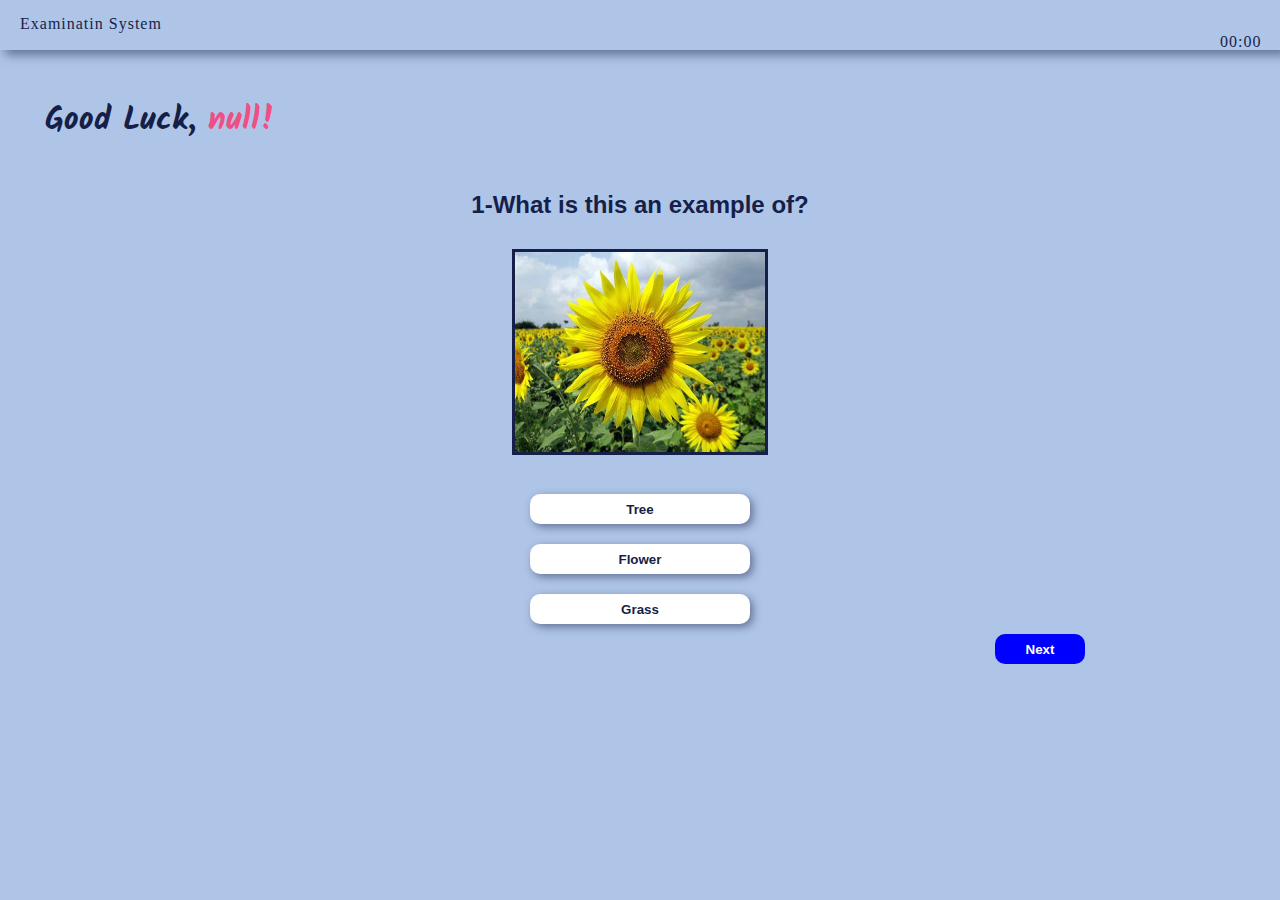
==== Html/index.html @ 06d26c76 "Create Circular Progress Bar" ====
<!DOCTYPE html>
<html lang="en">
<head>
    <meta charset="UTF-8">
    <meta name="viewport" content="width=device-width, initial-scale=1.0">
    <title>Examinatin System</title>
    <link rel="icon" type="image/png" href="images/audit.png">
    <link rel="preconnect" href="https://fonts.googleapis.com">
    <link rel="preconnect" href="https://fonts.gstatic.com" crossorigin>
    <link href="https://fonts.googleapis.com/css2?family=Kalam:wght@300;400;700&display=swap" rel="stylesheet">

    <link rel="Stylesheet" href="../Css/style.css">
</head>
<body id="HomeBody">
    <div id="nav">
        <span>Examinatin System</span>
        <span id="timer">00:00</span>

        
    </div >
    <h2 id="Gluckh">Good Luck, <span  id="Glucks"></span></h2>
    <section id="QuestionSection">
        <h3 id="Qtitle"></h3>
        <div id="QimgDiv">
            <img src="" id="Qimg">
        </div>
        <div id="QchoicesDiv">
            <button id="c1"></button><br>
            <button id="c2"></button><br>
            <button id="c3"></button><br>

           


        </div>
        <button id="next">Next</button><br>
    </section>

 
    <script src="../Js/main.js"></script>
</body>
</html>
---- Css/style.css ----
*{
    margin: 0;
    padding: 0;
}

/*HOME PAGE STYLE*/

#HomeBody{
            
   background-color: #afc5e8; 

   
    font-family: 'Segoe UI', Tahoma, Geneva, Verdana, sans-serif;
   
}
#home{

padding-bottom: 2px;

}
#welcome{
    font-size: larger;
    margin-top: 0px;
    margin-bottom: 40px;
    margin-left: 150px;
    color: #151f48;
}
#welcome span{
    color: blue;
}
#himg{
    margin-left: 260px;
    margin-top: 90px;
    
}
#userData{
    margin-top: 60px;
    margin-left: 170px;
}
#username{
    border-radius: 5px;
    border: #afc5e8;
    width: 420px;
    height: 30px;
    margin-top: 10px;
    padding-left: 10px;
    padding-right: 10px;
   
    background-color: #e2ebf9;
}
#username:hover{
    width: 440px;
    margin-left: -8px;
    background-color: white;
}
#nav{
    width: 98.6%;
    height: 35px;
    color: #151f48;
    box-shadow: 5px 5px 10px rgba(21, 31, 72, 0.5);
   padding-left: 20px; 
   padding-top: 15px;
   font-family:fantasy;
    font-optical-sizing: auto;
    font-weight: 400;
    font-style: normal;
    letter-spacing: 1px;
}
#timer{
    margin-left: 1200px;
    
}

#start{
    padding-left: 535px;
    margin-top:100px ;
    
       
}
#noNameLbl{
    margin-left: 6px;
}

#start button{
    width: 70px;
    height: 25px;
    color: #151f48;
    border-radius: 5px;
    border: #151f48 1px solid;
    font-weight: bold;
    box-shadow: 2px 2px 5px rgba(21, 31, 72, 0.5);
}
#start button:hover{
    background-color: #536889;
    cursor: pointer;

}
/**********************************************************************************************************************/
#Gluckh{
    margin: 45px;
    font-family: "Kalam", serif;
    font-size: 2rem;           
     color: #151f48;


}
#Glucks{
    color: #ee4f84;
}
#QuestionSection{
    display: flex;
    flex-direction: column; /* Arrange items vertically */
    align-items: center;     /* Center items horizontally */
    text-align: center; 
  
   
}
#QuestionSection h3{
    color: #151f48;
    font-size:x-large;
    margin-bottom: 30px;
  

}
#QimgDiv img{
height: 200px;
width: 250px;
border: 3px #151f48 solid;

}
#QchoicesDiv{
margin-top: 25px;

}
#QchoicesDiv button{
margin: 10px;
width: 220px;
height: 30px;
border-radius: 10px;
border: none;
color: #151f48;
box-shadow: 3px 3px 8px rgba(21, 31, 72, 0.5);
font-weight: bold;
}

#QchoicesDiv button:hover{
   
    cursor: pointer;
}


#next{
    height: 30px;
border-radius: 10px;
border: none;
color: white;
background-color: blue;
width: 90px; 
margin-left:800px ;
font-weight: bold;
}
#next:hover{
    background-color: rgb(89, 89, 246);
    cursor: pointer;
    width: 100px;
    height: 35px;
}
/**********************************************************************************************************************/
/*Progress*/
.circular {
    width: 300px;
    height: 300px;
    position: relative;
    display: flex; 
    justify-content: center;
    align-items: center;
    margin-left: 60px;
}

.outer {
    width: 100%;
    height: 100%;
    
    border-radius: 50%;
    box-shadow: 10px 10px 14px -1px rgba(21, 31, 72, 0.5);
    position: relative;
    box-sizing: border-box; 
    display: flex; 
    justify-content: center;
    align-items: center;
}

.inner {
    width: calc(100% - 80px); 
    height: calc(100% - 80px);
   
    border-radius: 50%;
    box-shadow: 10px 10px 14px -1px rgba(21, 31, 72, 0.5);
    position: relative;
    z-index: 2;
    display: flex; 
    justify-content: center;
    align-items: center;
}

#number {
    font-weight:bolder;
    color: #151f48;
    font-size: xx-large;
    z-index: 3;
}

circle {
    fill: none;
    stroke: url(#GradientColor);
    stroke-width: 20px;
    transform-origin: 50% 50%;
    transform: rotate(-90deg);
    stroke-dasharray: 450;
    stroke-dashoffset: 450; 
    transition: stroke-dashoffset 1s linear; 
}



svg {
    position: absolute;
    top: 0;
    left: 0;
    width: 100%;
    height: 100%;
    z-index: 1;
}
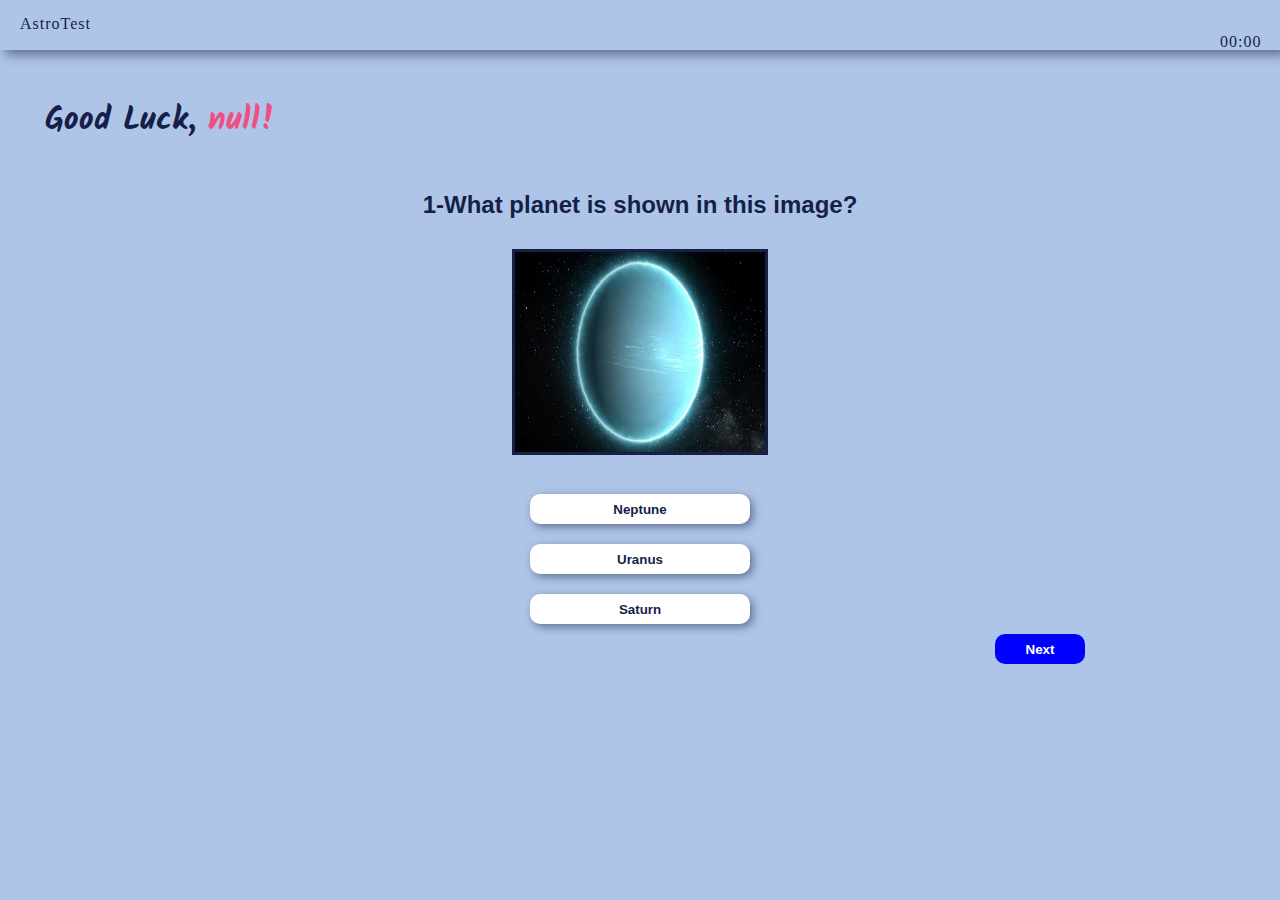
==== commit ec4c9a24: "Made some changes" ====
--- a/Html/index.html
+++ b/Html/index.html
@@ -3,8 +3,8 @@
 <head>
     <meta charset="UTF-8">
     <meta name="viewport" content="width=device-width, initial-scale=1.0">
-    <title>Examinatin System</title>
-    <link rel="icon" type="image/png" href="images/audit.png">
+    <title>AstroTest</title>
+    <link rel="icon" type="image/png" href="../images/audit.png">
     <link rel="preconnect" href="https://fonts.googleapis.com">
     <link rel="preconnect" href="https://fonts.gstatic.com" crossorigin>
     <link href="https://fonts.googleapis.com/css2?family=Kalam:wght@300;400;700&display=swap" rel="stylesheet">
@@ -13,7 +13,7 @@
 </head>
 <body id="HomeBody">
     <div id="nav">
-        <span>Examinatin System</span>
+        <span>AstroTest</span>
         <span id="timer">00:00</span>
 
         
@@ -33,7 +33,7 @@
 
 
         </div>
-        <button id="next">Next</button><br>
+        <button id="next" disabled>Next</button><br>
     </section>
 
  
--- a/Css/style.css
+++ b/Css/style.css
@@ -90,11 +90,14 @@
     font-weight: bold;
     box-shadow: 2px 2px 5px rgba(21, 31, 72, 0.5);
 }
-#start button:hover{
-    background-color: #536889;
+#start button:disabled{
+    cursor: not-allowed;
+}
+#start button:enabled:hover{
+    background-color: #536889;  
     cursor: pointer;
-
-}
+}
+
 /**********************************************************************************************************************/
 #Gluckh{
     margin: 45px;
@@ -159,7 +162,11 @@
 margin-left:800px ;
 font-weight: bold;
 }
-#next:hover{
+#next:disabled{
+    cursor: not-allowed;
+}
+
+#next:enabled:hover{
     background-color: rgb(89, 89, 246);
     cursor: pointer;
     width: 100px;
@@ -230,4 +237,10 @@
     width: 100%;
     height: 100%;
     z-index: 1;
-}+}
+#finalScore{
+    font-size: x-large;
+    font-weight: bolder;
+    margin-top: 25px;
+    margin-left: 80px;
+} 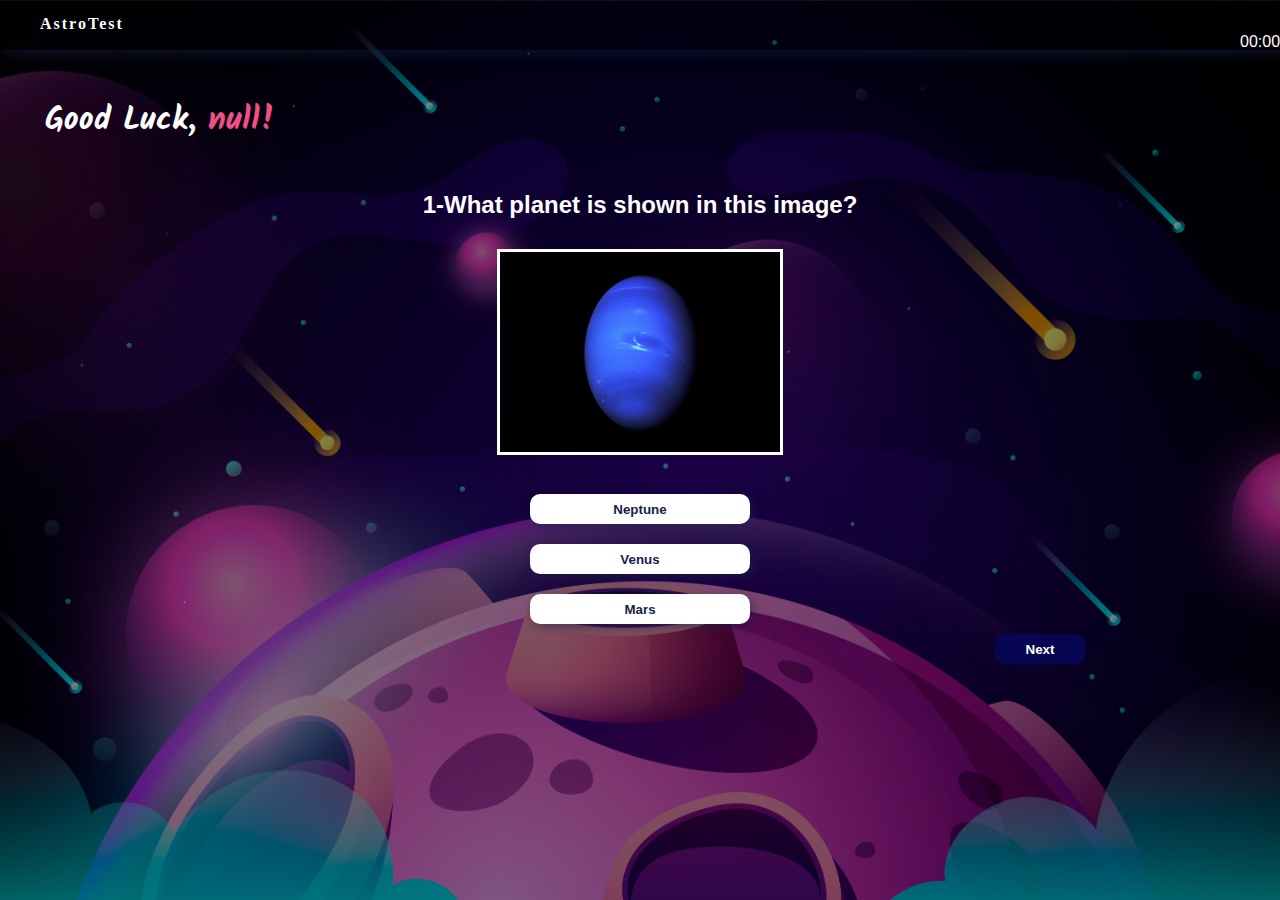
==== commit 1a841e18: "Change the design" ====
--- a/Html/index.html
+++ b/Html/index.html
@@ -4,16 +4,17 @@
     <meta charset="UTF-8">
     <meta name="viewport" content="width=device-width, initial-scale=1.0">
     <title>AstroTest</title>
-    <link rel="icon" type="image/png" href="../images/audit.png">
+    <link rel="icon" type="image/png" href="../images/astronaut.png">
+
     <link rel="preconnect" href="https://fonts.googleapis.com">
     <link rel="preconnect" href="https://fonts.gstatic.com" crossorigin>
     <link href="https://fonts.googleapis.com/css2?family=Kalam:wght@300;400;700&display=swap" rel="stylesheet">
 
     <link rel="Stylesheet" href="../Css/style.css">
 </head>
-<body id="HomeBody">
+<body id="QBody">
     <div id="nav">
-        <span>AstroTest</span>
+        <span id="slogan">AstroTest</span>
         <span id="timer">00:00</span>
 
         
--- a/Css/style.css
+++ b/Css/style.css
@@ -3,16 +3,27 @@
     padding: 0;
 }
 
-/*HOME PAGE STYLE*/
-
-#HomeBody{
-            
-   background-color: #afc5e8; 
-
-   
-    font-family: 'Segoe UI', Tahoma, Geneva, Verdana, sans-serif;
-   
-}
+
+Body{
+    background-image: url(../images/home.jpg);
+    background-size: cover;
+    background-position: center;
+    background-color: rgba(0, 0, 0, 0.5);
+    background-blend-mode: overlay; 
+     background-repeat: no-repeat;
+     background-attachment: fixed;
+    
+    font-family:Verdana, Geneva, Tahoma, sans-serif  
+}
+
+#homecontent{
+    display: flex;
+    flex-direction: column; /* Arrange items vertically */
+    align-items: center;     /* Center items horizontally */
+    text-align: center; 
+}
+  
+
 #home{
 
 padding-bottom: 2px;
@@ -20,22 +31,23 @@
 }
 #welcome{
     font-size: larger;
-    margin-top: 0px;
+    margin-top: 120px;
     margin-bottom: 40px;
-    margin-left: 150px;
-    color: #151f48;
+   
+    color: white;
 }
 #welcome span{
-    color: blue;
-}
-#himg{
-    margin-left: 260px;
-    margin-top: 90px;
-    
+    color: rgb(220, 24, 237);
+}
+pre{
+    font-size: x-large;
+    margin-top: 10px;
+    font-weight: 400;
+    line-height: 35px;
+   
 }
 #userData{
-    margin-top: 60px;
-    margin-left: 170px;
+    margin-top: 25px;
 }
 #username{
     border-radius: 5px;
@@ -49,26 +61,34 @@
     background-color: #e2ebf9;
 }
 #username:hover{
-    width: 440px;
+    width: 450px;
     margin-left: -8px;
     background-color: white;
 }
 #nav{
-    width: 98.6%;
+    width: 97.4%;
     height: 35px;
-    color: #151f48;
+    color: white;
     box-shadow: 5px 5px 10px rgba(21, 31, 72, 0.5);
-   padding-left: 20px; 
+   padding-left: 40px; 
    padding-top: 15px;
-   font-family:fantasy;
-    font-optical-sizing: auto;
-    font-weight: 400;
+
+   /*font-optical-sizing: auto;
+   font-weight: 400;*/
     font-style: normal;
-    letter-spacing: 1px;
-}
-#timer{
+    
+}
+#nav #slogan{
+    font-family:fantasy;
+    letter-spacing: 2px;
+    font-weight: bolder;
+}
+
+#timer ,#return{
     margin-left: 1200px;
-    
+    font-weight:lighter; 
+     
+   
 }
 
 #start{
@@ -86,7 +106,7 @@
     height: 25px;
     color: #151f48;
     border-radius: 5px;
-    border: #151f48 1px solid;
+    border: #151f48 2px solid;
     font-weight: bold;
     box-shadow: 2px 2px 5px rgba(21, 31, 72, 0.5);
 }
@@ -94,7 +114,11 @@
     cursor: not-allowed;
 }
 #start button:enabled:hover{
-    background-color: #536889;  
+    background-color: gray; 
+   
+    color: white;
+    width: 80px;
+    
     cursor: pointer;
 }
 
@@ -103,7 +127,7 @@
     margin: 45px;
     font-family: "Kalam", serif;
     font-size: 2rem;           
-     color: #151f48;
+     color: white;
 
 
 }
@@ -119,7 +143,7 @@
    
 }
 #QuestionSection h3{
-    color: #151f48;
+    color: white;
     font-size:x-large;
     margin-bottom: 30px;
   
@@ -127,8 +151,8 @@
 }
 #QimgDiv img{
 height: 200px;
-width: 250px;
-border: 3px #151f48 solid;
+width: 280px;
+border: 3px white solid;
 
 }
 #QchoicesDiv{
@@ -147,7 +171,7 @@
 }
 
 #QchoicesDiv button:hover{
-   
+    width: 240px;
     cursor: pointer;
 }
 
@@ -157,7 +181,7 @@
 border-radius: 10px;
 border: none;
 color: white;
-background-color: blue;
+background-color: rgb(6, 6, 82);
 width: 90px; 
 margin-left:800px ;
 font-weight: bold;
@@ -170,10 +194,28 @@
     background-color: rgb(89, 89, 246);
     cursor: pointer;
     width: 100px;
-    height: 35px;
+    
 }
 /**********************************************************************************************************************/
 /*Progress*/
+#return{
+color: white;
+font-size:small;
+font-weight:lighter;
+
+}
+#return:hover{
+    font-size: medium;
+    margin-left: 1198px;
+}
+
+#pbody{
+    display: flex;
+    flex-direction: column; 
+    align-items: center;   
+    text-align: center; 
+    color: white;
+}
 .circular {
     width: 300px;
     height: 300px;
@@ -212,7 +254,7 @@
 
 #number {
     font-weight:bolder;
-    color: #151f48;
+  
     font-size: xx-large;
     z-index: 3;
 }
@@ -238,9 +280,18 @@
     height: 100%;
     z-index: 1;
 }
+#state{
+    margin-top: 40px;
+    margin-bottom: 45px;
+    margin-left: 10px;
+    letter-spacing: 2px;
+    font-size: xx-large;
+   
+}
 #finalScore{
-    font-size: x-large;
+    font-size: xx-large;
     font-weight: bolder;
     margin-top: 25px;
     margin-left: 80px;
+    letter-spacing: 1.5px;
 } 